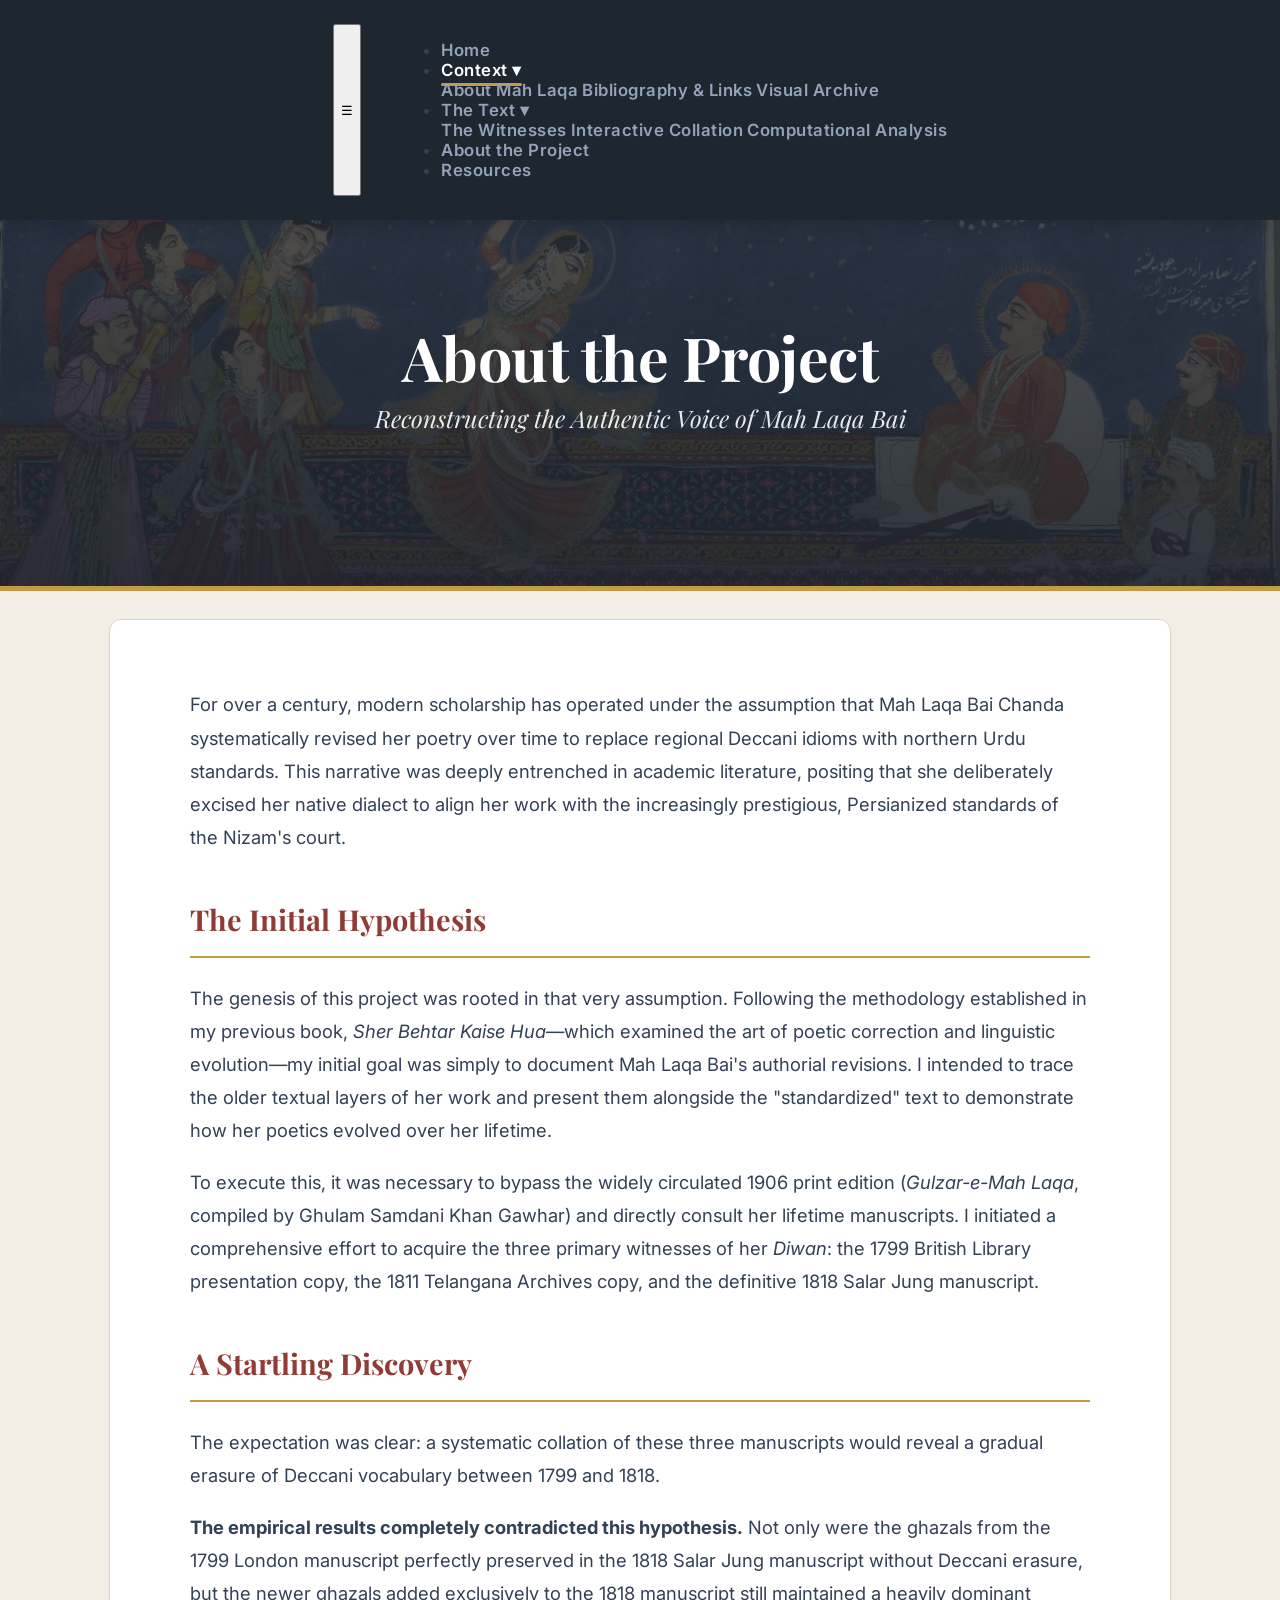
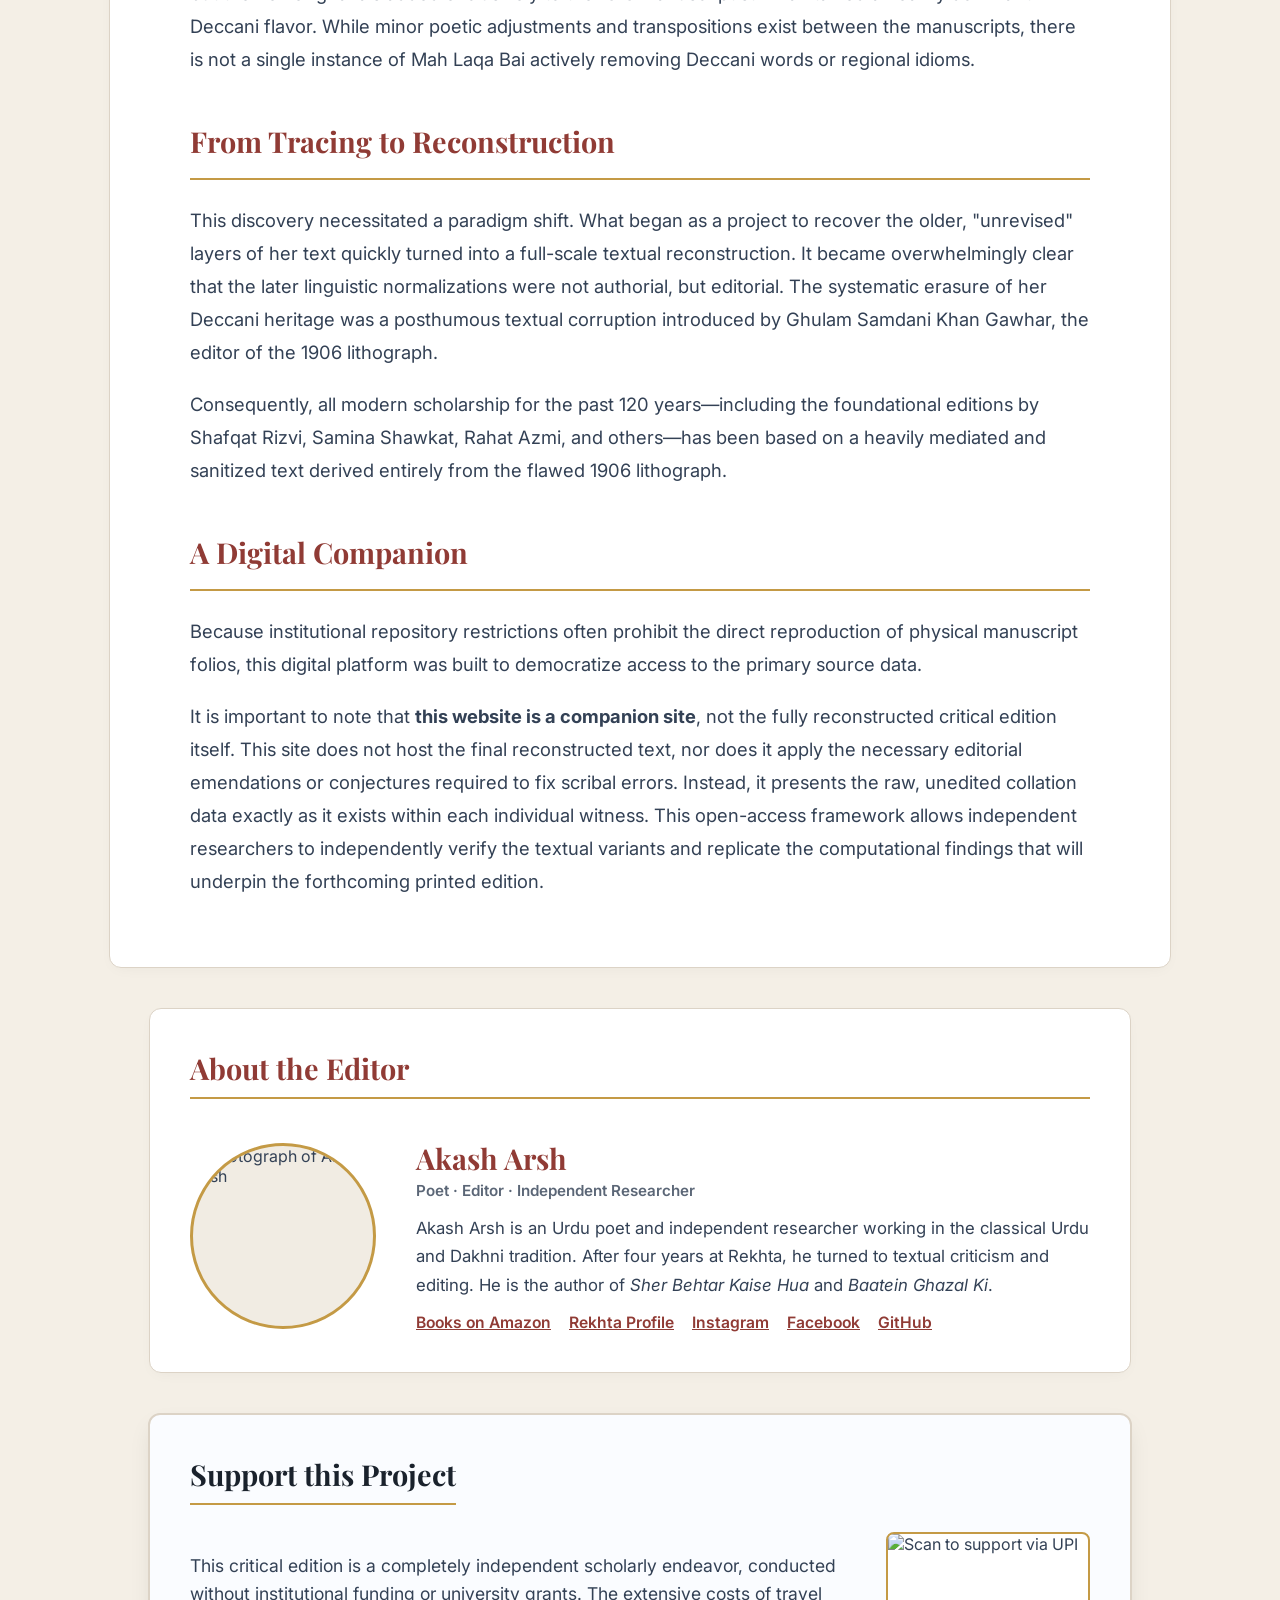
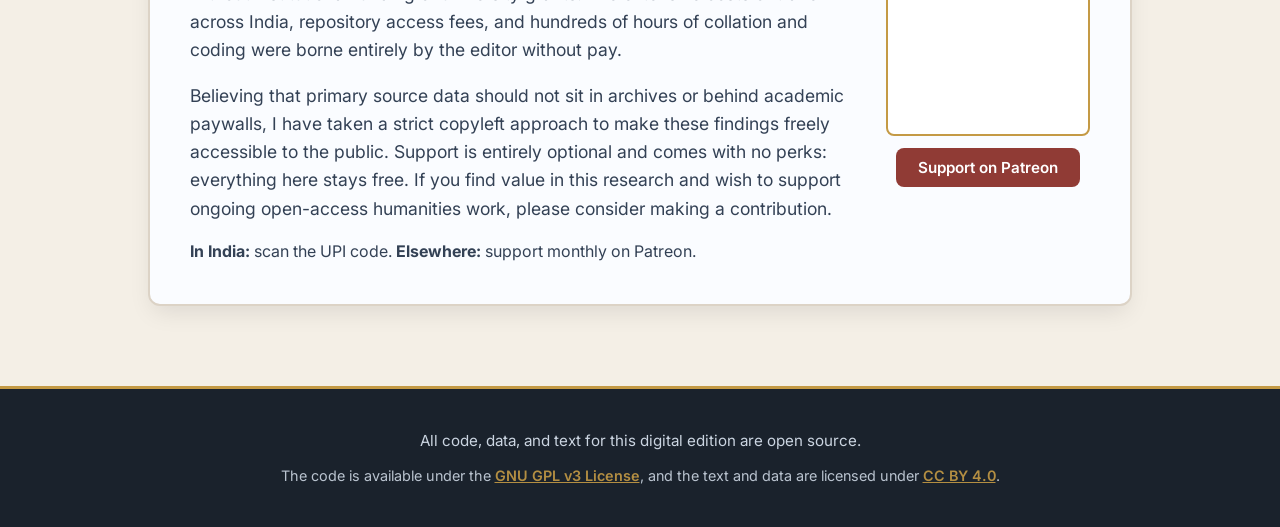
==== about-project.html @ 056062d1 "about-update" ====
<!DOCTYPE html>
<html lang="en">
<head>
    <meta charset="UTF-8">
    <meta name="viewport" content="width=device-width, initial-scale=1.0">
    <title>About the Project - A Critical Edition</title>
    <link rel="preconnect" href="https://fonts.googleapis.com">
    <link rel="preconnect" href="https://fonts.gstatic.com" crossorigin>
    <link href="https://fonts.googleapis.com/css2?family=Inter:wght@400;600;700&family=Playfair+Display:wght@600;700&family=Noto+Nastaliq+Urdu:wght@400;700&display=swap" rel="stylesheet">
    <link rel="stylesheet" href="style.css">
    <style>
        .reading-pane {
            background: white;
            padding: 50px 80px;
            border-radius: 12px;
            box-shadow: 0 4px 15px -5px rgba(0,0,0,0.05);
            border: 1px solid var(--border);
            max-width: 900px;
            margin: -20px auto 40px auto;
            font-size: 1.15rem;
            line-height: 1.8;
            color: var(--secondary);
            position: relative;
            z-index: 10;
        }
        .reading-pane h2 {
            color: #903b35;
            font-family: 'Playfair Display', serif;
            border-bottom: 2px solid var(--accent);
            padding-bottom: 10px;
            margin-top: 40px;
            font-size: 1.8rem;
        }

        /* EDITOR CARD */
        .editor-card {
            display: flex;
            align-items: center;
            gap: 40px;
            background: white;
            padding: 40px;
            border-radius: 12px;
            border: 1px solid var(--border);
            box-shadow: 0 4px 15px -5px rgba(0,0,0,0.05);
            max-width: 900px;
            margin: 0 auto 40px auto;
        }
        .editor-card { flex-wrap: wrap; }
        .editor-heading {
            flex: 0 0 100%;
            margin: 0;
            padding-bottom: 10px;
            border-bottom: 2px solid var(--accent);
            font-family: 'Playfair Display', serif;
            font-size: 1.8rem;
            color: #903b35;
        }
        .editor-photo {
            width: 180px;
            height: 180px;
            border-radius: 50%;
            object-fit: cover;
            border: 3px solid var(--accent);
            background: #f1ece3;
            flex-shrink: 0;
        }
        .editor-card h3 {
            margin: 0 0 4px 0;
            font-family: 'Playfair Display', serif;
            font-size: 1.8rem;
            color: #903b35;
        }
        .editor-card .editor-role {
            margin: 0 0 14px 0;
            font-size: 0.95rem;
            font-weight: 600;
            color: var(--secondary);
            opacity: 0.8;
        }
        .editor-card p.editor-bio {
            margin: 0 0 14px 0;
            font-size: 1.05rem;
            line-height: 1.7;
            color: var(--secondary);
        }
        .editor-links {
            display: flex;
            flex-wrap: wrap;
            gap: 8px 18px;
            font-size: 0.98rem;
            font-weight: 600;
        }
        .editor-links a {
            color: #903b35;
            text-decoration: underline;
        }

        .support-card {
            display: flex;
            align-items: center;
            justify-content: space-between;
            gap: 40px;
            background: #FAFCFF; /* Slight blue/grey tint to stand out */
            padding: 40px;
            border-radius: 12px;
            border: 2px solid var(--border);
            box-shadow: 0 10px 25px -5px rgba(0,0,0,0.1);
            max-width: 900px;
            margin: 0 auto 60px auto;
        }
        .support-qr {
            display: flex;
            flex-direction: column;
            align-items: center;
            gap: 12px;
            flex-shrink: 0;
        }
        .qr-image {
            width: 200px;
            height: 200px;
            border-radius: 8px;
            object-fit: contain;
            border: 2px solid var(--accent);
            background: white;
            flex-shrink: 0;
        }
        .upi-label {
            margin: 0;
            font-size: 0.9rem;
            font-weight: 600;
            color: var(--secondary);
            text-align: center;
        }
        .patreon-btn {
            display: inline-block;
            padding: 10px 22px;
            border-radius: 8px;
            background: #903b35;
            color: #ffffff;
            font-weight: 600;
            font-size: 0.95rem;
            text-decoration: none;
        }
        .patreon-btn:hover { opacity: 0.9; }
        @media screen and (max-width: 850px) {
            .reading-pane { padding: 30px 20px; margin: -20px 10px 20px 10px; }
            .editor-card { flex-direction: column; text-align: center; padding: 30px 20px; margin: 0 10px 30px 10px; }
            .editor-links { justify-content: center; }
            .support-card { flex-direction: column-reverse; text-align: center; padding: 30px 20px; margin: 0 10px 40px 10px; }
        }
    </style>
</head>
<body>

    <!-- NAVIGATION -->
    <nav class="site-nav">
        <button class="menu-toggle" id="mobile-menu" aria-label="Toggle navigation">
            ☰
        </button>
        
        <ul class="nav-links" id="nav-links">
            <li><a href="index.html">Home</a></li>
            
            <li class="dropdown">
                <a href="#" class="dropbtn active" style="color: #ffffff;">Context ▾</a>
                <div class="dropdown-content">
                    <a href="about.html">About Mah Laqa</a>
                    <a href="bibliography.html">Bibliography & Links</a>
                    <a href="gallery.html">Visual Archive</a>
                </div>
            </li>

            <li class="dropdown">
                <a href="#" class="dropbtn">The Text ▾</a>
                <div class="dropdown-content">
                    <a href="sources.html">The Witnesses</a>
                    <a href="view.html">Interactive Collation</a>
                    <a href="analysis.html">Computational Analysis</a>
                </div>
            </li>
            <li><a href="about-project.html">About the Project</a></li>
            <li><a href="downloads.html">Resources</a></li>
        </ul>
    </nav>

    <!-- HERO SECTION -->
    <div class="hero" style="padding: 6rem 1rem 8rem 1rem;">
        <h1 style="font-family: 'Playfair Display', serif; font-size: 3.8rem; margin-bottom: 5px;">About the Project</h1>
        <p style="font-family: 'Playfair Display', serif; font-size: 1.5rem; margin-top: 0; font-style: italic; opacity: 0.9;">Reconstructing the Authentic Voice of Mah Laqa Bai</p>
    </div>

    <!-- CONTENT -->
    <div class="container">
        <div class="reading-pane">
            
            <p>For over a century, modern scholarship has operated under the assumption that Mah Laqa Bai Chanda systematically revised her poetry over time to replace regional Deccani idioms with northern Urdu standards. This narrative was deeply entrenched in academic literature, positing that she deliberately excised her native dialect to align her work with the increasingly prestigious, Persianized standards of the Nizam's court.</p>

            <h2>The Initial Hypothesis</h2>
            <p>The genesis of this project was rooted in that very assumption. Following the methodology established in my previous book, <em>Sher Behtar Kaise Hua</em>—which examined the art of poetic correction and linguistic evolution—my initial goal was simply to document Mah Laqa Bai's authorial revisions. I intended to trace the older textual layers of her work and present them alongside the "standardized" text to demonstrate how her poetics evolved over her lifetime.</p>
            <p>To execute this, it was necessary to bypass the widely circulated 1906 print edition (<em>Gulzar-e-Mah Laqa</em>, compiled by Ghulam Samdani Khan Gawhar) and directly consult her lifetime manuscripts. I initiated a comprehensive effort to acquire the three primary witnesses of her <em>Diwan</em>: the 1799 British Library presentation copy, the 1811 Telangana Archives copy, and the definitive 1818 Salar Jung manuscript.</p>

            <h2>A Startling Discovery</h2>
            <p>The expectation was clear: a systematic collation of these three manuscripts would reveal a gradual erasure of Deccani vocabulary between 1799 and 1818. </p>
            <p><strong>The empirical results completely contradicted this hypothesis.</strong> Not only were the ghazals from the 1799 London manuscript perfectly preserved in the 1818 Salar Jung manuscript without Deccani erasure, but the newer ghazals added exclusively to the 1818 manuscript still maintained a heavily dominant Deccani flavor. While minor poetic adjustments and transpositions exist between the manuscripts, there is not a single instance of Mah Laqa Bai actively removing Deccani words or regional idioms.</p>

            <h2>From Tracing to Reconstruction</h2>
            <p>This discovery necessitated a paradigm shift. What began as a project to recover the older, "unrevised" layers of her text quickly turned into a full-scale textual reconstruction. It became overwhelmingly clear that the later linguistic normalizations were not authorial, but editorial. The systematic erasure of her Deccani heritage was a posthumous textual corruption introduced by Ghulam Samdani Khan Gawhar, the editor of the 1906 lithograph.</p>
            <p>Consequently, all modern scholarship for the past 120 years—including the foundational editions by Shafqat Rizvi, Samina Shawkat, Rahat Azmi, and others—has been based on a heavily mediated and sanitized text derived entirely from the flawed 1906 lithograph.</p>

            <h2>A Digital Companion</h2>
            <p>Because institutional repository restrictions often prohibit the direct reproduction of physical manuscript folios, this digital platform was built to democratize access to the primary source data. </p>
            <p>It is important to note that <strong>this website is a companion site</strong>, not the fully reconstructed critical edition itself. This site does not host the final reconstructed text, nor does it apply the necessary editorial emendations or conjectures required to fix scribal errors. Instead, it presents the raw, unedited collation data exactly as it exists within each individual witness. This open-access framework allows independent researchers to independently verify the textual variants and replicate the computational findings that will underpin the forthcoming printed edition.</p>
        </div>

        <!-- ABOUT THE EDITOR CARD -->
        <div class="editor-card">
            <h2 class="editor-heading">About the Editor</h2>
            <img src="editor-photo.png" alt="Photograph of Akash Arsh" class="editor-photo">
            <div style="flex: 1; min-width: 260px;">
                <h3>Akash Arsh</h3>
                <p class="editor-role">Poet · Editor · Independent Researcher</p>
                <p class="editor-bio">
                    Akash Arsh is an Urdu poet and independent researcher working in the classical Urdu and Dakhni tradition. After four years at Rekhta, he turned to textual criticism and editing. He is the author of <em>Sher Behtar Kaise Hua</em> and <em>Baatein Ghazal Ki</em>.
                </p>
                <div class="editor-links">
                    <a href="https://www.amazon.in/stores/Akash-Arsh/author/B0BWFLHFHQ" target="_blank" rel="noopener">Books on Amazon</a>
                    <a href="https://www.rekhta.org/poets/akash-arsh" target="_blank" rel="noopener">Rekhta Profile</a>
                    <a href="https://www.instagram.com/aakaash.arsh/" target="_blank" rel="noopener">Instagram</a>
                    <a href="https://www.facebook.com/aakaash.arsh/" target="_blank" rel="noopener">Facebook</a>
                    <a href="https://github.com/sudoarsh" target="_blank" rel="noopener">GitHub</a>
                </div>
            </div>
        </div>

        <!-- SUPPORT CARD (UPI QR + PATREON) -->
        <div class="support-card">
            <div>
                <h3 style="color: var(--primary); margin-top: 0; font-family: 'Playfair Display', serif; font-size: 1.8rem; border-bottom: 2px solid var(--accent); padding-bottom: 10px; display: inline-block;">Support this Project</h3>
                <p style="font-size: 1.1rem; line-height: 1.6; color: var(--secondary); margin-bottom: 15px;">
                    This critical edition is a completely independent scholarly endeavor, conducted without institutional funding or university grants. The extensive costs of travel across India, repository access fees, and hundreds of hours of collation and coding were borne entirely by the editor without pay.
                </p>
                <p style="font-size: 1.1rem; line-height: 1.6; color: var(--secondary); margin-bottom: 15px;">
                    Believing that primary source data should not sit in archives or behind academic paywalls, I have taken a strict copyleft approach to make these findings freely accessible to the public. Support is entirely optional and comes with no perks: everything here stays free. If you find value in this research and wish to support ongoing open-access humanities work, please consider making a contribution.
                </p>
                <p style="font-size: 1rem; line-height: 1.6; color: var(--secondary); margin-bottom: 0;">
                    <strong>In India:</strong> scan the UPI code. <strong>Elsewhere:</strong> support monthly on Patreon.
                </p>
            </div>
            <div class="support-qr">
                <img src="qr-code.png" alt="Scan to support via UPI" class="qr-image">
                <a href="https://www.patreon.com/c/AkashArsh" class="patreon-btn" target="_blank" rel="noopener">Support on Patreon</a>
            </div>
        </div>

    </div>

    <!-- FOOTER -->
    <footer style="margin-top: 80px; padding: 40px 20px; background-color: var(--primary); color: #cbd5e1; text-align: center; font-size: 0.95rem; border-top: 3px solid var(--accent); line-height: 1.6; font-family: 'Inter', sans-serif;">
        <div style="max-width: 1200px; margin: 0 auto;">
            <p style="margin: 0 0 10px 0;">All code, data, and text for this digital edition are open source.</p>
            <p style="margin: 0; font-size: 0.9rem; opacity: 0.9;">
                The code is available under the <a href="https://www.gnu.org/licenses/gpl-3.0.html" target="_blank" rel="noopener" style="color: var(--accent); text-decoration: underline; font-weight: 600;">GNU GPL v3 License</a>, and the text and data are licensed under <a href="https://creativecommons.org/licenses/by/4.0/" target="_blank" rel="noopener" style="color: var(--accent); text-decoration: underline; font-weight: 600;">CC BY 4.0</a>.
            </p>
        </div>
    </footer>

    <!-- MOBILE MENU SCRIPT -->
    <script>
        document.addEventListener("DOMContentLoaded", function() {
            const mobileMenuBtn = document.getElementById('mobile-menu');
            const navLinks = document.getElementById('nav-links');

            if (mobileMenuBtn && navLinks) {
                ['click', 'touchstart'].forEach(function(evt) {
                    mobileMenuBtn.addEventListener(evt, function(e) {
                        e.preventDefault(); 
                        navLinks.classList.toggle('show');
                    }, { passive: false });
                });
            }
        });
    </script>
</body>
</html>
---- style.css ----
/* =========================================
   BASE STYLING & REFINED PALETTE
   ========================================= */
:root {
    /* Refined Primary: Deep Midnight Charcoal (Premium & Modern) */
    --primary: #1A222C;      
    --secondary: #334155;    /* Slate Grey for body text */
    --bg-color: #F4EFE6;     /* Terrace Cream/Parchment */
    --surface: #ffffff;      /* Pure white for table/cards */
    --border: #DCD3C6;       /* Warm Stone borders */
    --accent: #C49A45;       /* Mustard Gold (from Chanda's dupatta) */
}

body {
    font-family: 'Inter', -apple-system, BlinkMacSystemFont, sans-serif;
    margin: 0;
    padding: 0;
    background-color: var(--bg-color);
    color: var(--secondary);
    -webkit-font-smoothing: antialiased;
}

/* =========================================
   MODERN THICK NAVIGATION BAR
   ========================================= */
nav {
    background-color: rgba(26, 34, 44, 0.98); 
    backdrop-filter: blur(12px);
    padding: 1.5rem 2rem; 
    position: sticky;
    top: 0;
    z-index: 100;
    display: flex;
    justify-content: center;
    gap: 2.5rem; 
    box-shadow: 0 4px 20px rgba(0,0,0,0.15);
}

nav a {
    color: #94A3B8; 
    text-decoration: none;
    font-size: 1.05rem;
    font-weight: 600;
    letter-spacing: 0.5px;
    padding-bottom: 6px;
    position: relative;
    transition: color 0.3s ease;
}

/* Hover and Active State Text Color */
nav a:hover, 
nav a.active { 
    color: #ffffff; 
}

/* The Animated Gold Underline */
nav a::after {
    content: '';
    position: absolute;
    width: 0;
    height: 3px;
    bottom: 0;
    left: 0;
    background-color: var(--accent);
    transition: width 0.3s cubic-bezier(0.4, 0, 0.2, 1);
    border-radius: 2px;
}

/* Trigger the underline on hover or if it has the .active class */
nav a:hover::after,
nav a.active::after {
    width: 100%;
}

/* =========================================
   HERO (Miniature Background)
   ========================================= */
.hero {
    background: linear-gradient(rgba(26, 34, 44, 0.75), rgba(26, 34, 44, 0.9)), url('header.jpg');
    background-size: cover;
    background-position: center 20%;
    color: white;
    text-align: center;
    padding: 5rem 1rem;
    margin-bottom: 3rem;
    border-bottom: 5px solid var(--accent); 
}

.hero h1 { margin: 0; font-size: 3.2rem; font-weight: 700; letter-spacing: -0.5px; }
.hero p { margin-top: 12px; font-size: 1.2rem; font-weight: 400; opacity: 0.9; }

/* =========================================
   MODERN APP CONTROLS 
   ========================================= */
.container {
    max-width: 1400px;
    margin: 0 auto 4rem auto;
    padding: 0 20px;
}

.controls {
    background: var(--surface);
    padding: 20px 30px;
    border-radius: 12px;
    box-shadow: 0 4px 6px -1px rgba(0, 0, 0, 0.05);
    margin-bottom: 25px;
    display: flex;
    justify-content: center;
    gap: 15px;
    align-items: center;
    border: 1px solid var(--border);
    flex-wrap: wrap;
}

.control-label { font-weight: 600; color: var(--primary); margin-right: 10px; }

/* Styled Checkbox "Pills" */
.controls label {
    display: flex;
    align-items: center;
    padding: 8px 16px;
    background-color: var(--bg-color);
    border: 1px solid var(--border);
    border-radius: 30px;
    cursor: pointer;
    font-size: 0.95rem;
    font-weight: 600;
    color: var(--secondary);
    transition: all 0.2s ease;
    user-select: none;
}

.controls label:hover { background-color: #fbebc8; border-color: var(--accent); }

.controls input[type="checkbox"] {
    accent-color: var(--accent);
    width: 16px;
    height: 16px;
    margin-right: 8px;
    cursor: pointer;
}

/* =========================================
   SLEEK DATA TABLE 
   ========================================= */
.table-wrapper {
    overflow-x: auto;
    background: var(--surface);
    border-radius: 12px;
    box-shadow: 0 10px 25px -5px rgba(0, 0, 0, 0.05);
    border: 1px solid var(--border);
}

table {
    width: 100%;
    border-collapse: separate;
    border-spacing: 0;
}

th {
    background-color: var(--primary); 
    color: #f8fafc;
    font-size: 1rem;
    font-weight: 600;
    padding: 20px;
    text-align: center;
    position: sticky;
    top: 65px;
    z-index: 10;
    letter-spacing: 0.5px;
}

td {
    padding: 20px 24px;
    border-bottom: 1px solid var(--border);
    vertical-align: middle;
}

tr:last-child td { border-bottom: none; }
tr:hover td { background-color: #FAFCFF; } 

.id-col {
    text-align: center;
    color: #64748b;
    font-family: monospace;
    font-size: 1.1rem;
    font-weight: 600;
}

/* =========================================
   PROPER NASTALIQ TYPOGRAPHY & DIFFS
   ========================================= */
.urdu-text {
    font-family: 'Noto Nastaliq Urdu', serif; 
    font-size: 24px;
    line-height: 2.8;
    text-align: right;
    direction: rtl;
    white-space: nowrap; 
    min-width: 250px;
}

span.diff {
    padding: 2px 8px;
    border-radius: 6px;
    font-weight: 700;
}

/* Diff Colors mapped to the painting's pigments */
span.diff-anchor { background-color: #E2EFE5; color: #275734; } /* Forest Green (Seated Musician) */
span.diff-gm { background-color: #FADEDE; color: #962828; }     /* Crimson (Carpet/GM Corruption) */
span.diff-var1 { background-color: #FBEBC8; color: #8A611C; }   /* Mustard Gold (Dupatta) */
span.diff-var2 { background-color: #DBE6FE; color: #1A2B56; }   /* Lapis Blue (Night Sky) */
span.diff-var3 { background-color: #F9E1E8; color: #832247; }   /* Magenta/Pink (Standing Musician) */

.hide-col { display: none; }
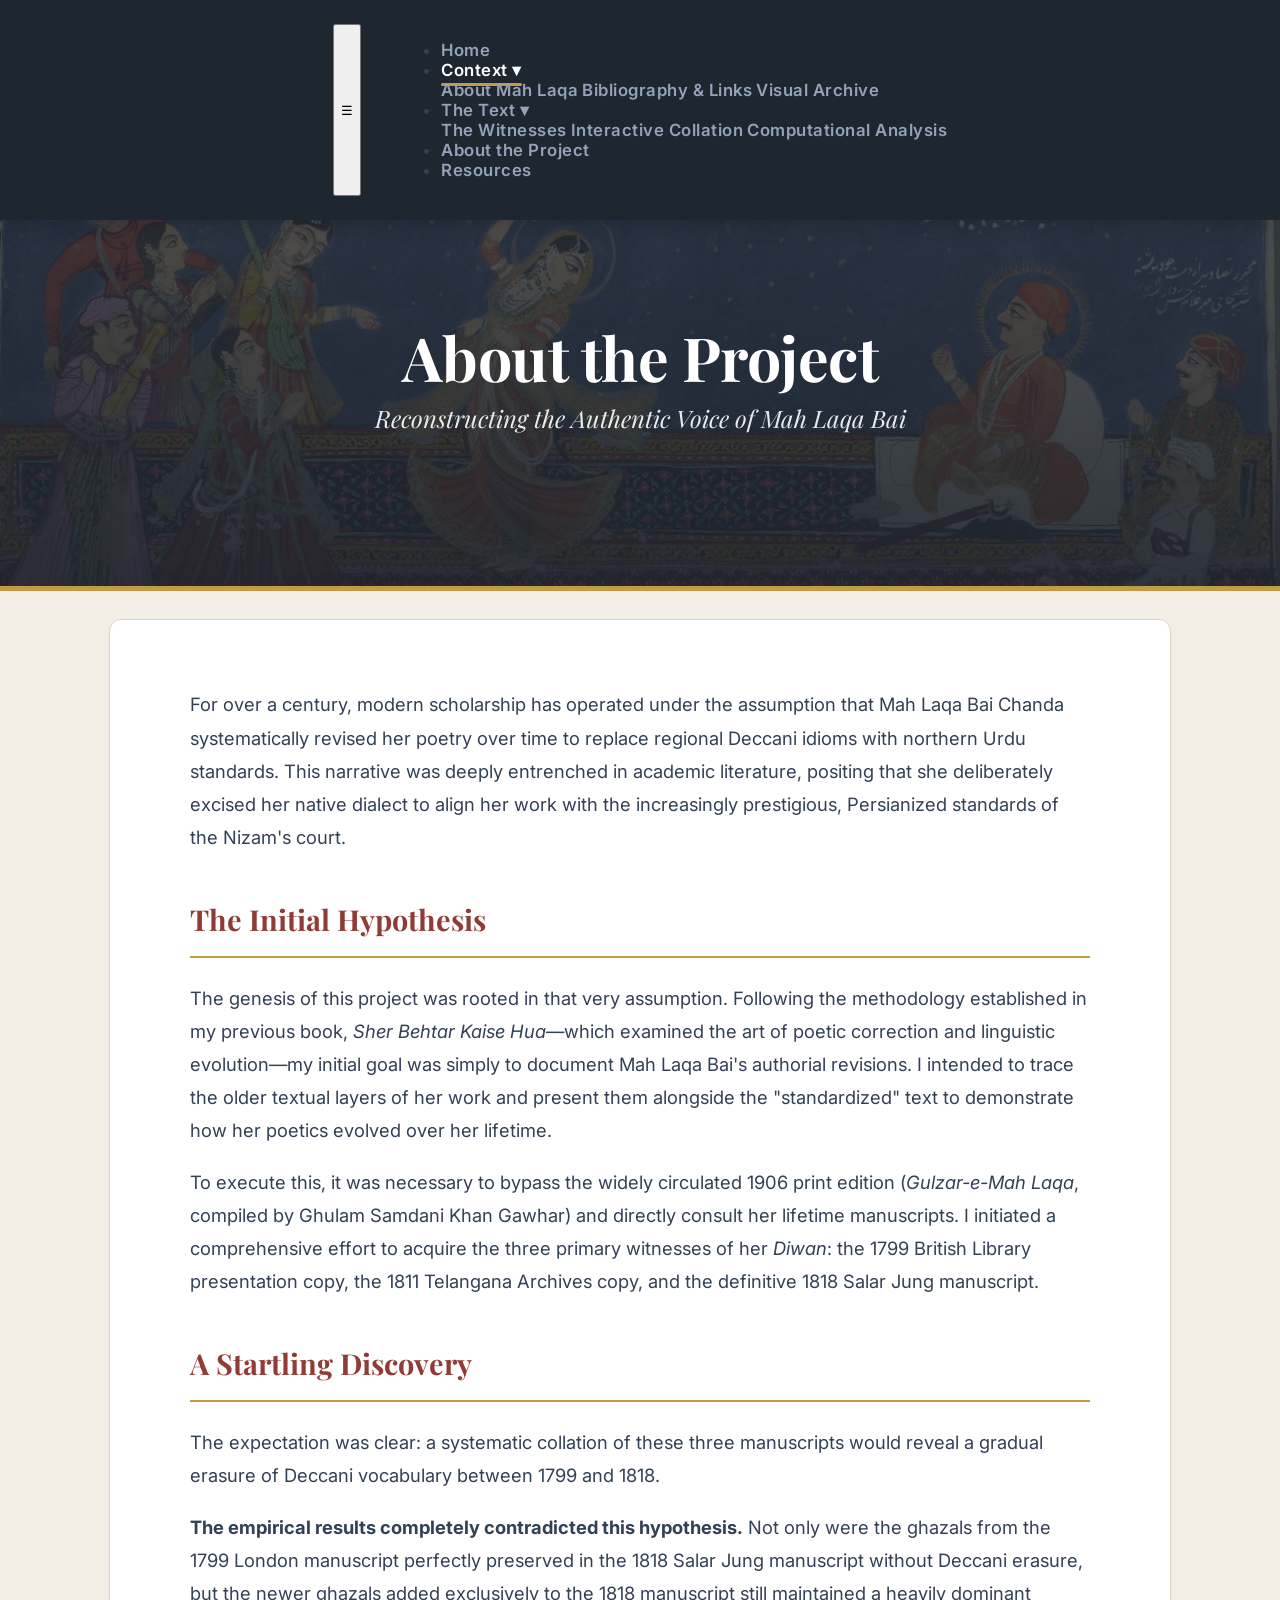
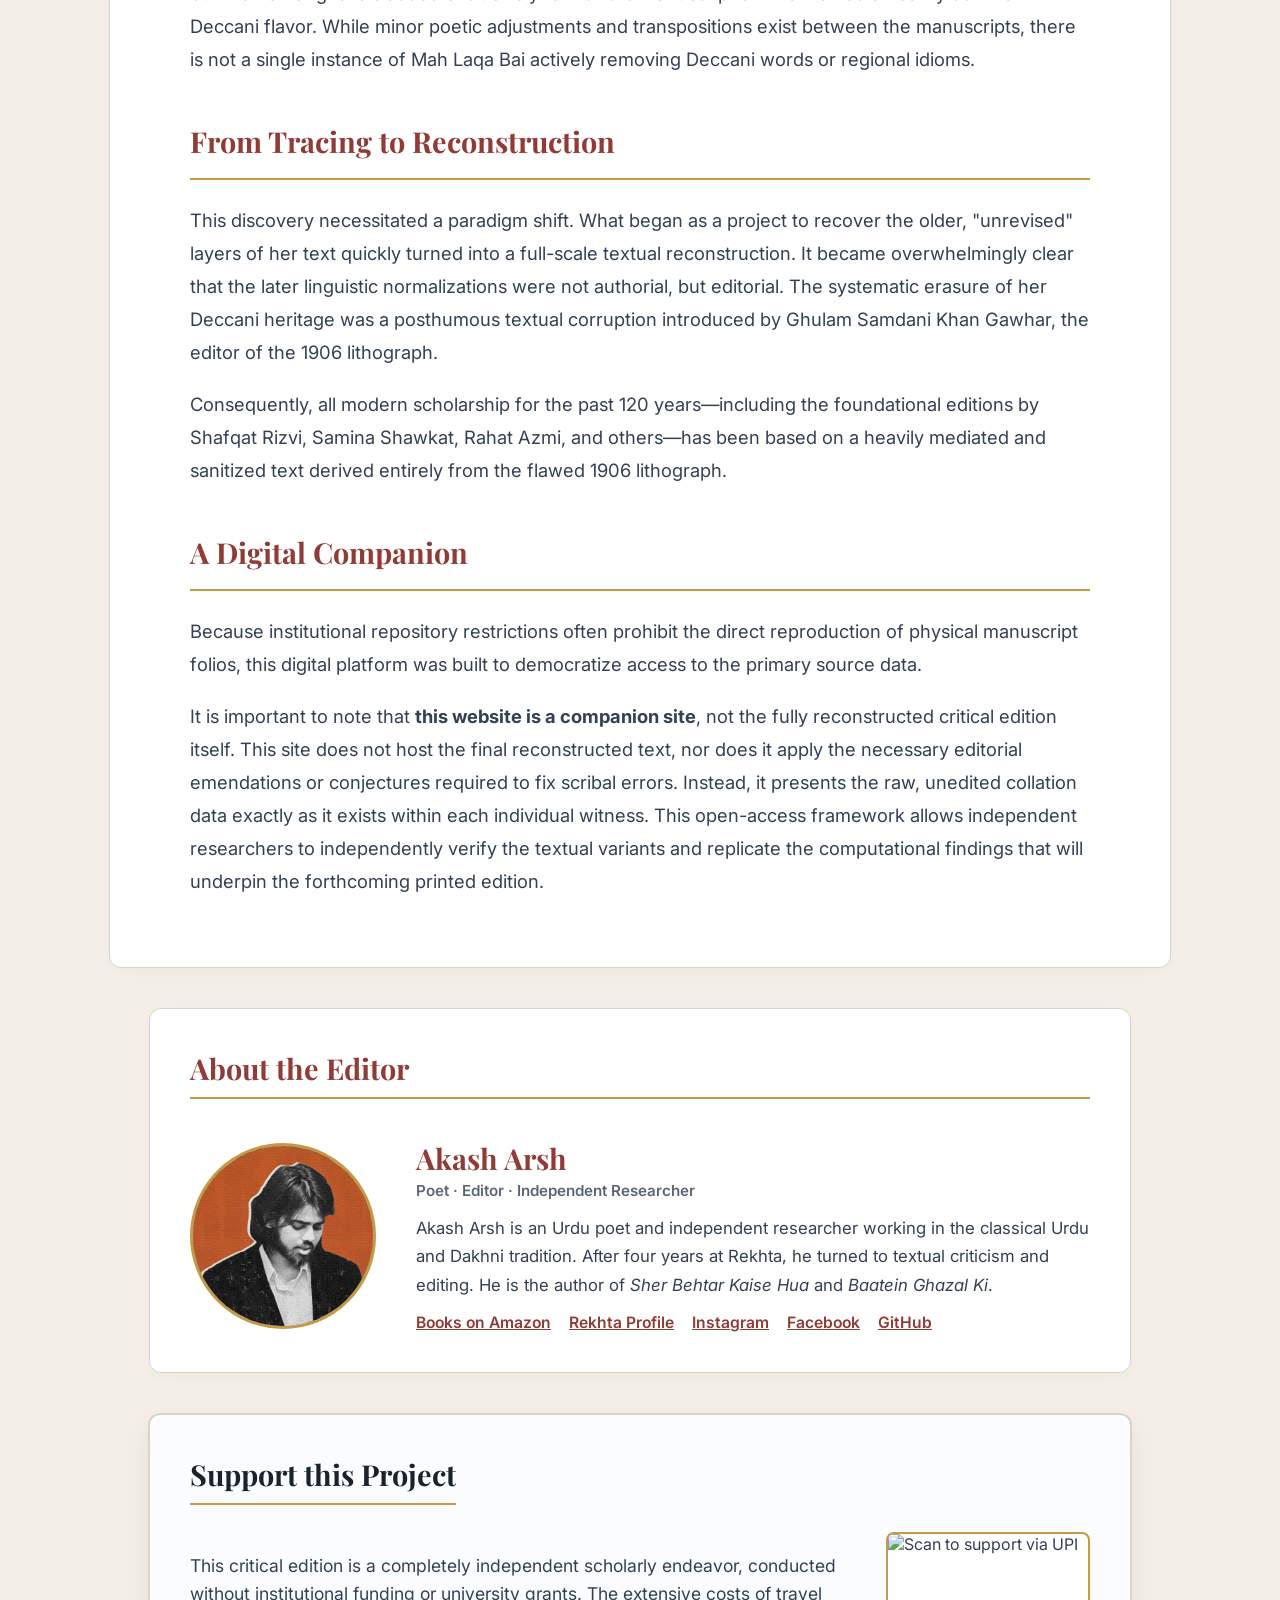
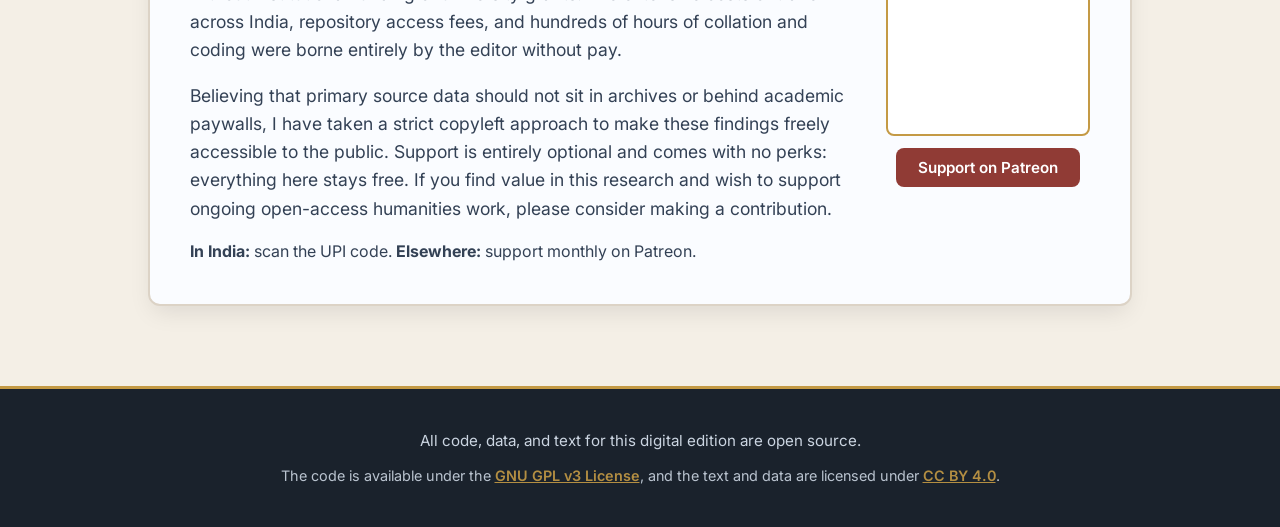
==== commit d61f443f: "minor image fix" ====
--- a/about-project.html
+++ b/about-project.html
@@ -215,7 +215,7 @@
         <!-- ABOUT THE EDITOR CARD -->
         <div class="editor-card">
             <h2 class="editor-heading">About the Editor</h2>
-            <img src="editor-photo.png" alt="Photograph of Akash Arsh" class="editor-photo">
+            <img src="editor-photo.jpg" alt="Photograph of Akash Arsh" class="editor-photo">
             <div style="flex: 1; min-width: 260px;">
                 <h3>Akash Arsh</h3>
                 <p class="editor-role">Poet · Editor · Independent Researcher</p>
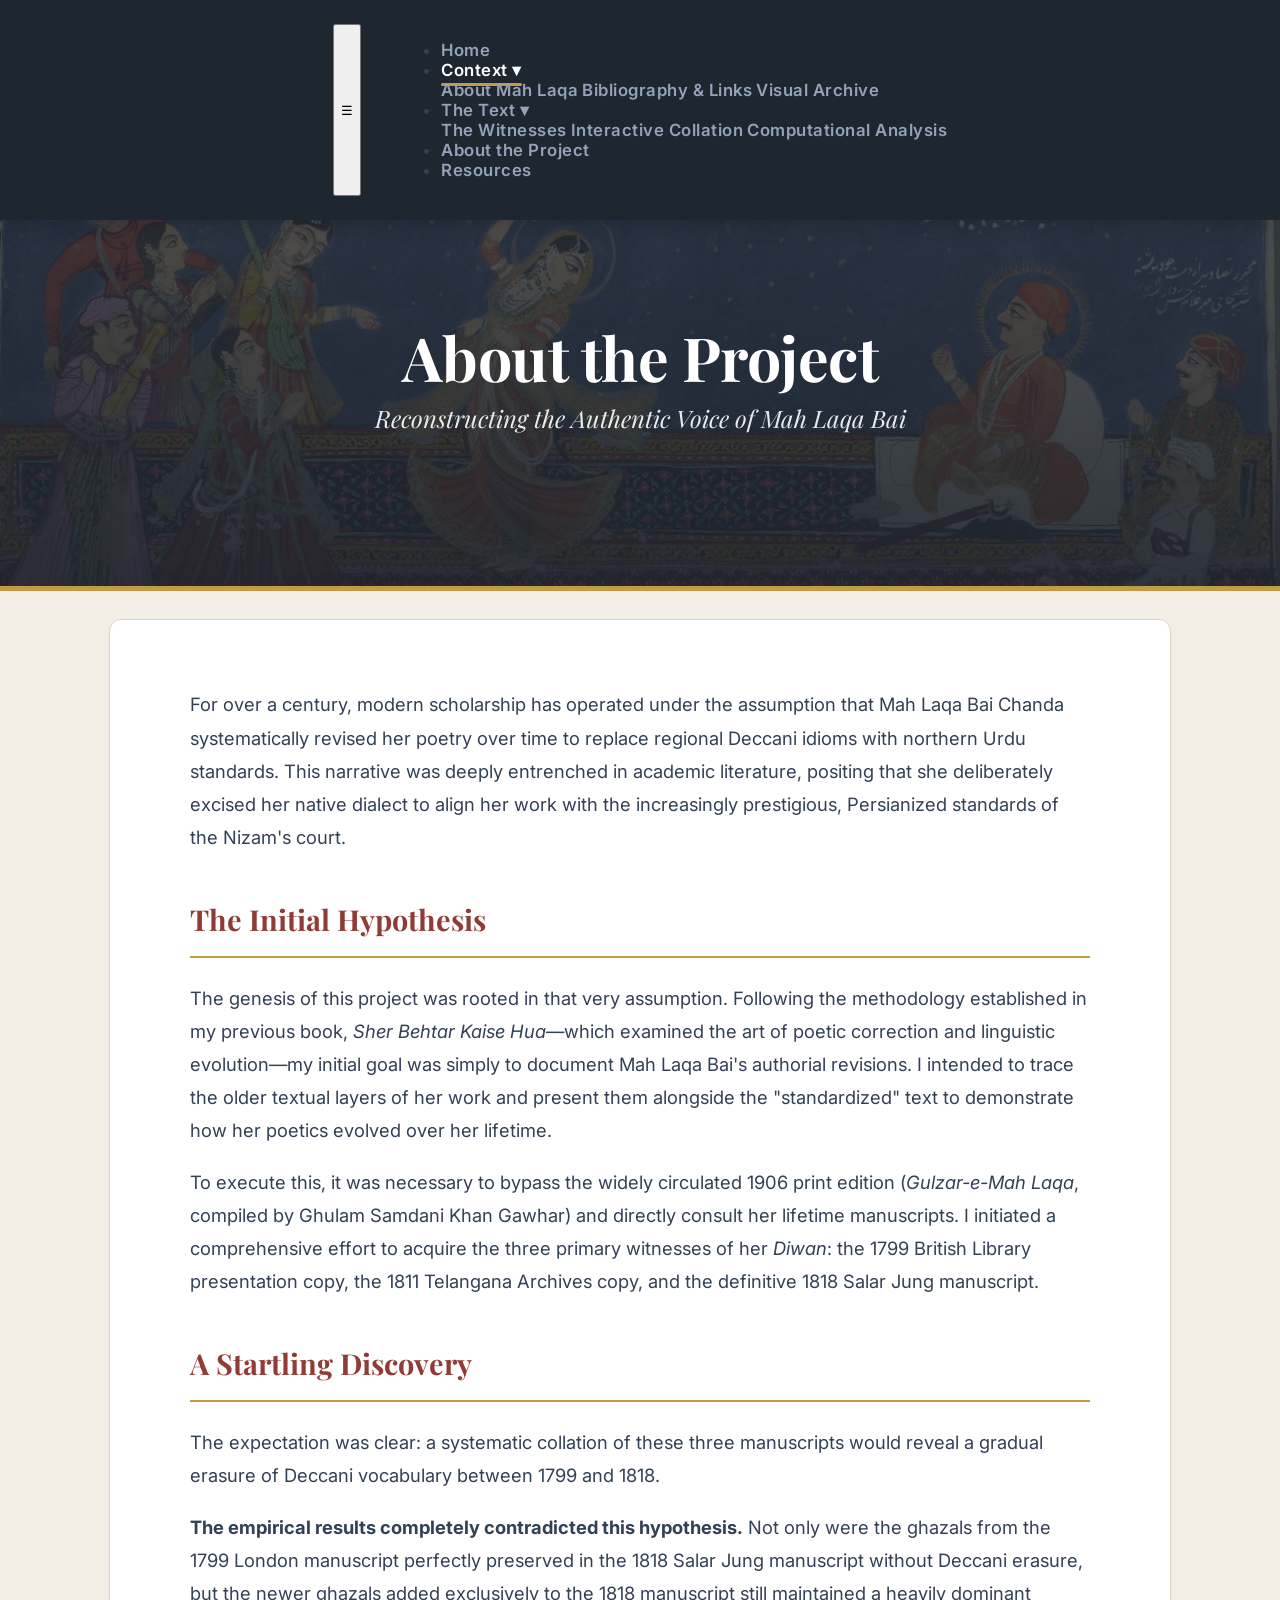
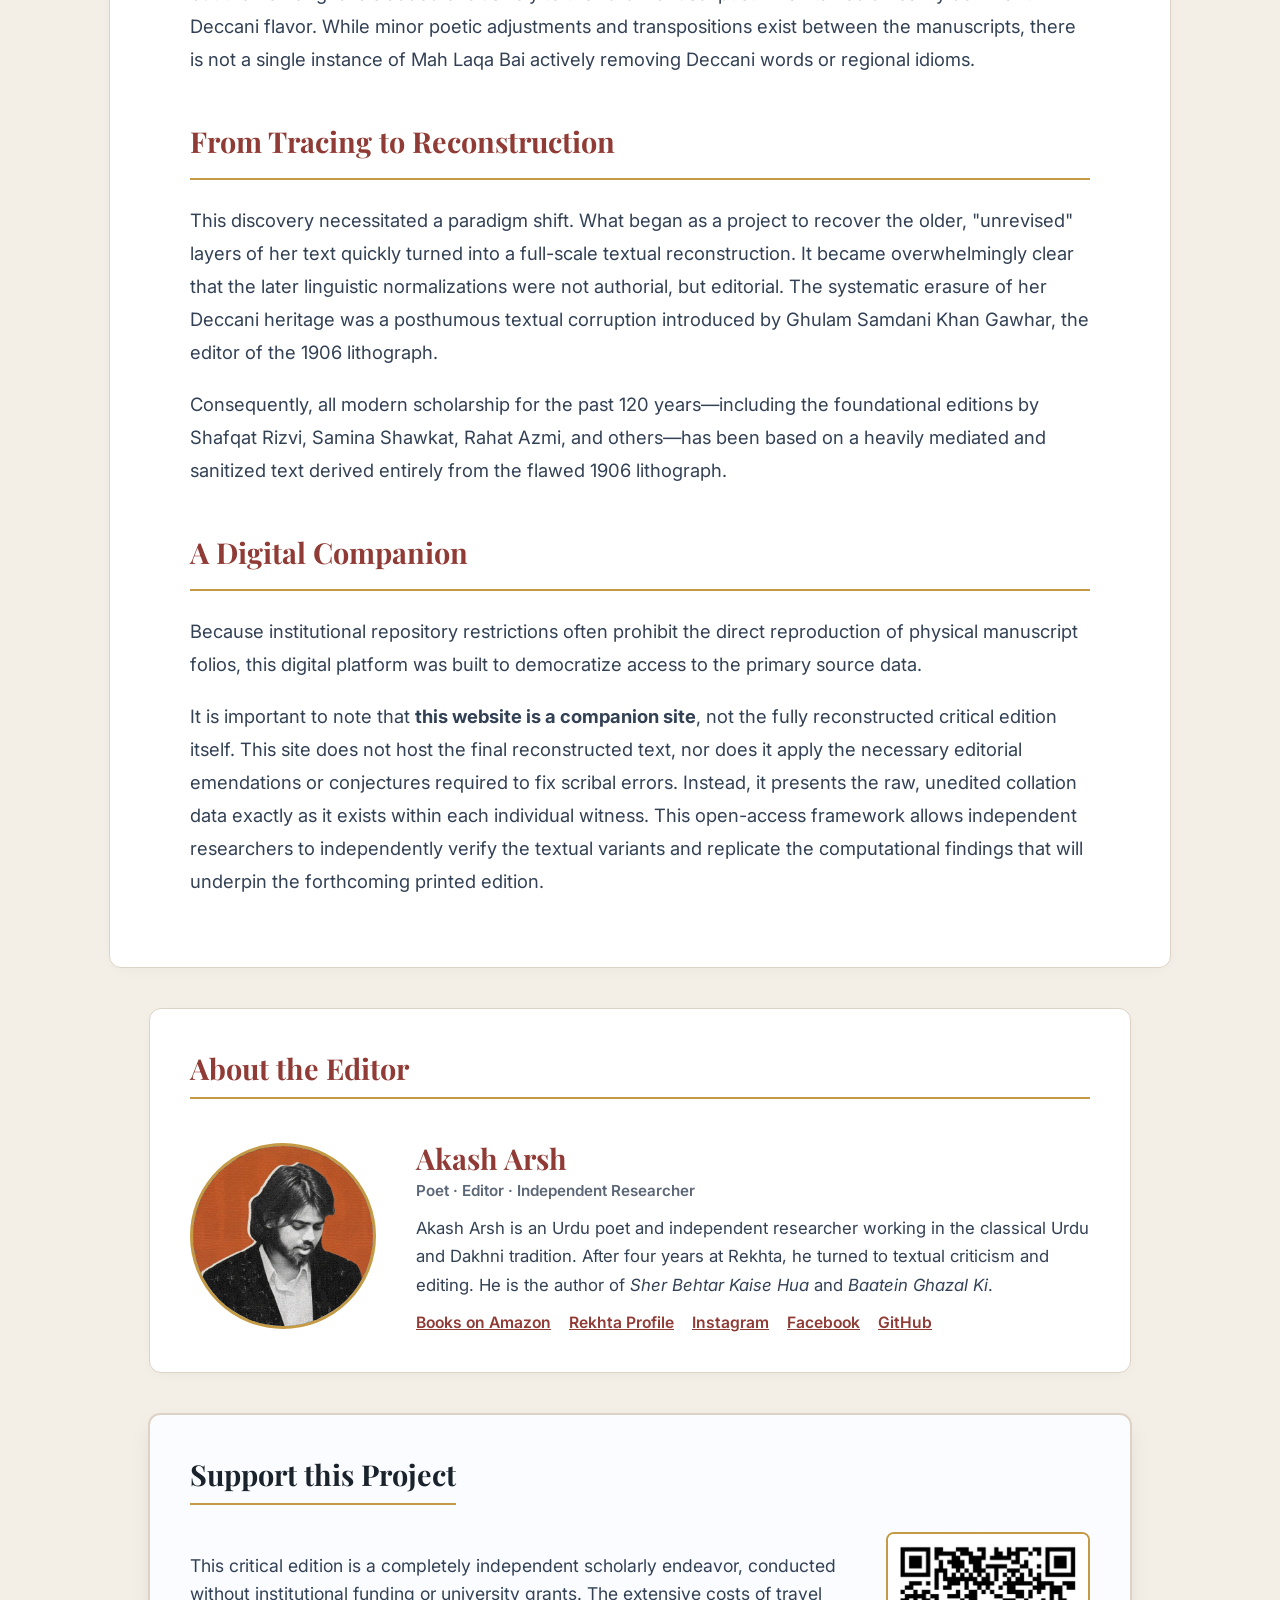
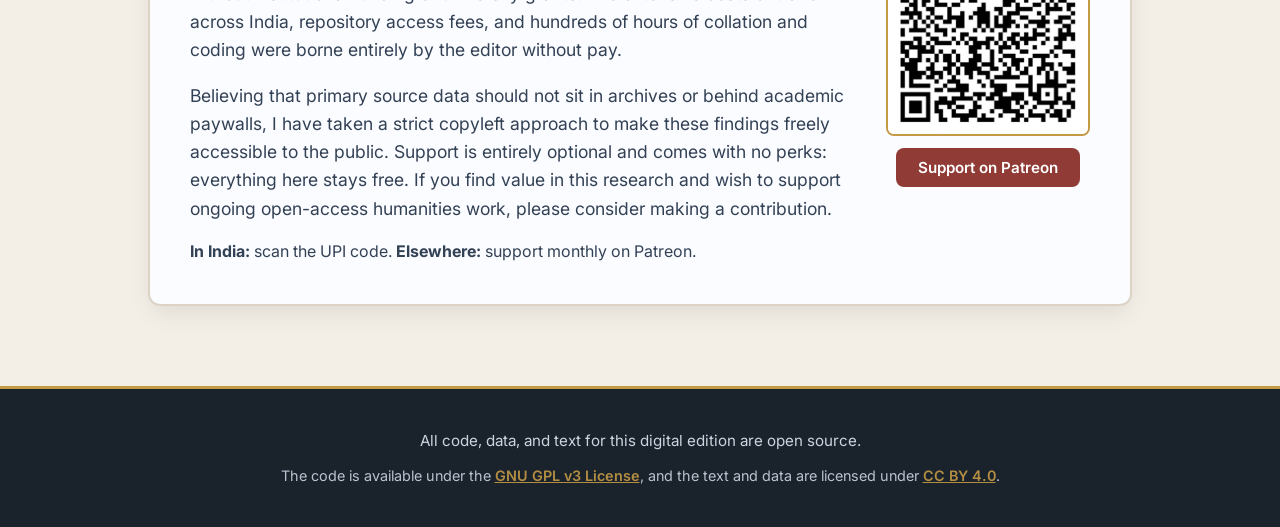
==== commit fb6410d4: "added qr for support payments" ====
--- a/about-project.html
+++ b/about-project.html
@@ -247,7 +247,7 @@
                 </p>
             </div>
             <div class="support-qr">
-                <img src="qr-code.png" alt="Scan to support via UPI" class="qr-image">
+                <img src="pmtqr.png" alt="Scan to support via UPI" class="qr-image">
                 <a href="https://www.patreon.com/c/AkashArsh" class="patreon-btn" target="_blank" rel="noopener">Support on Patreon</a>
             </div>
         </div>
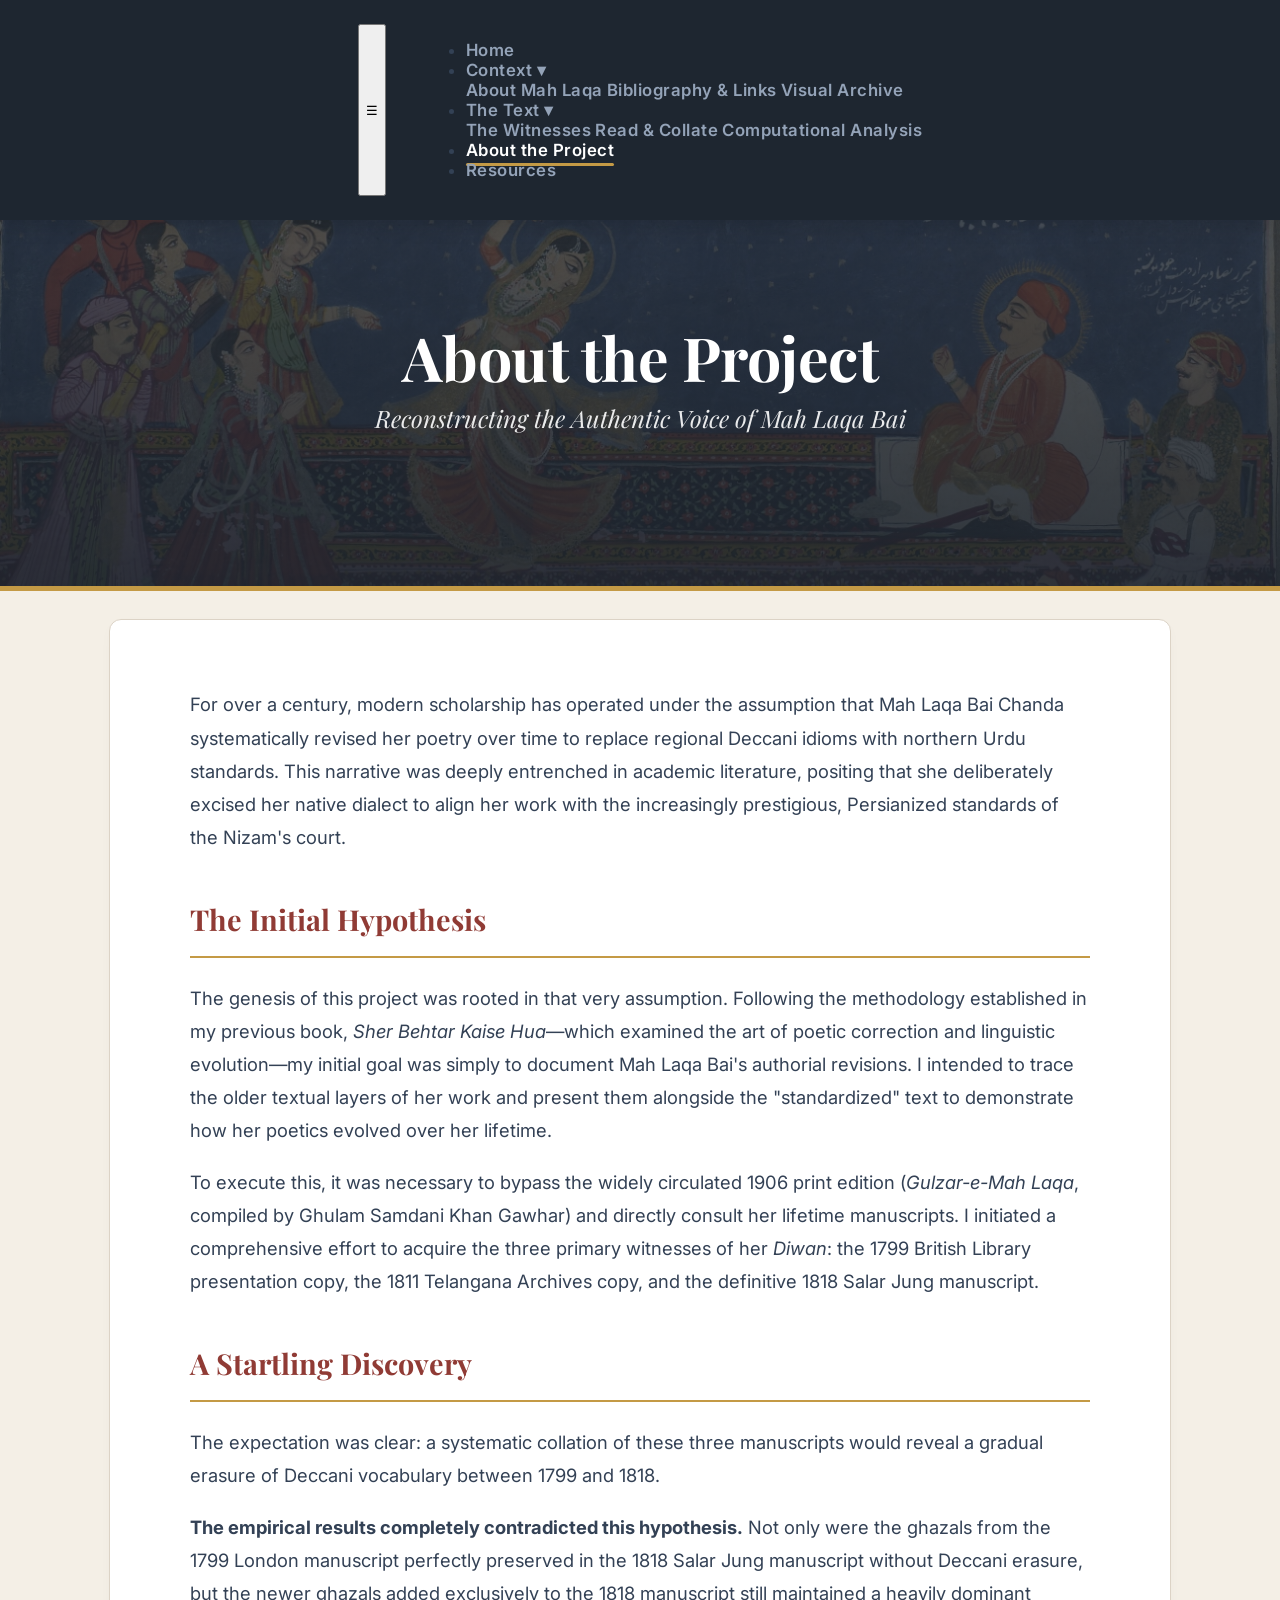
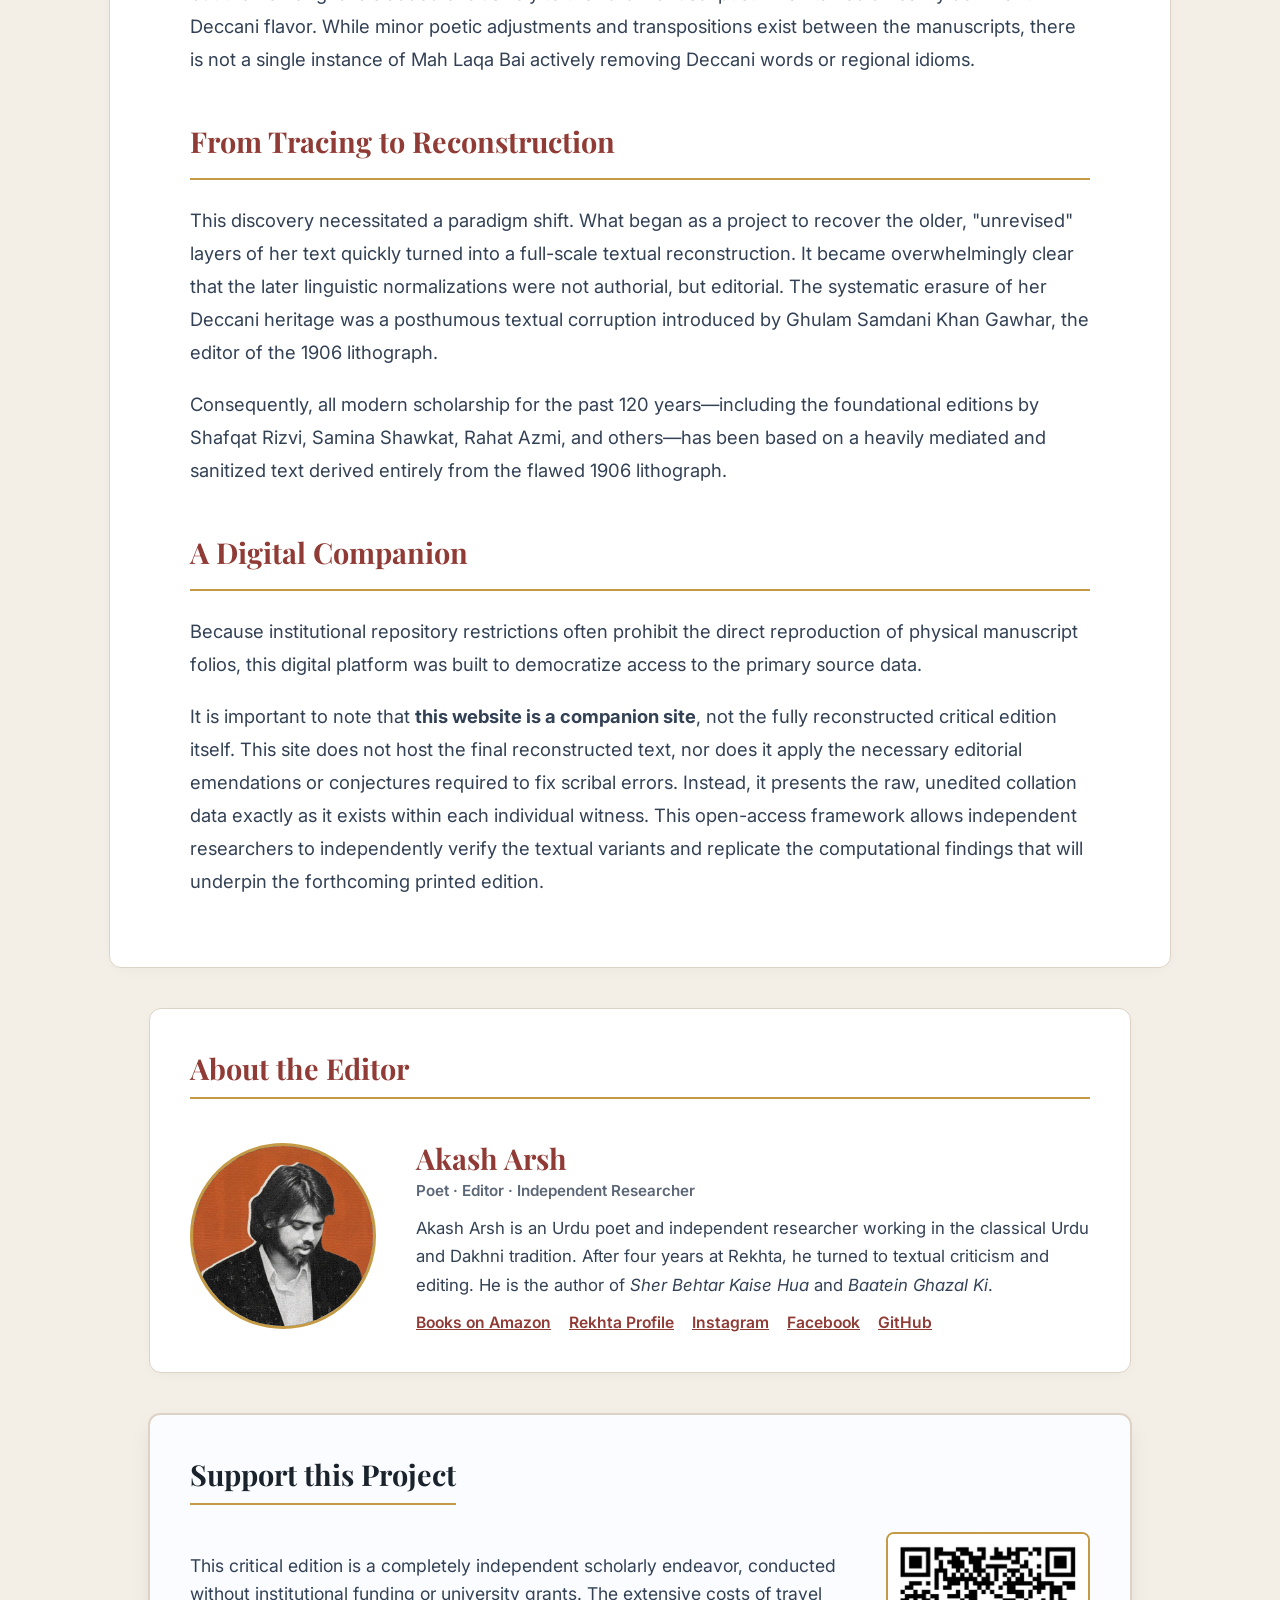
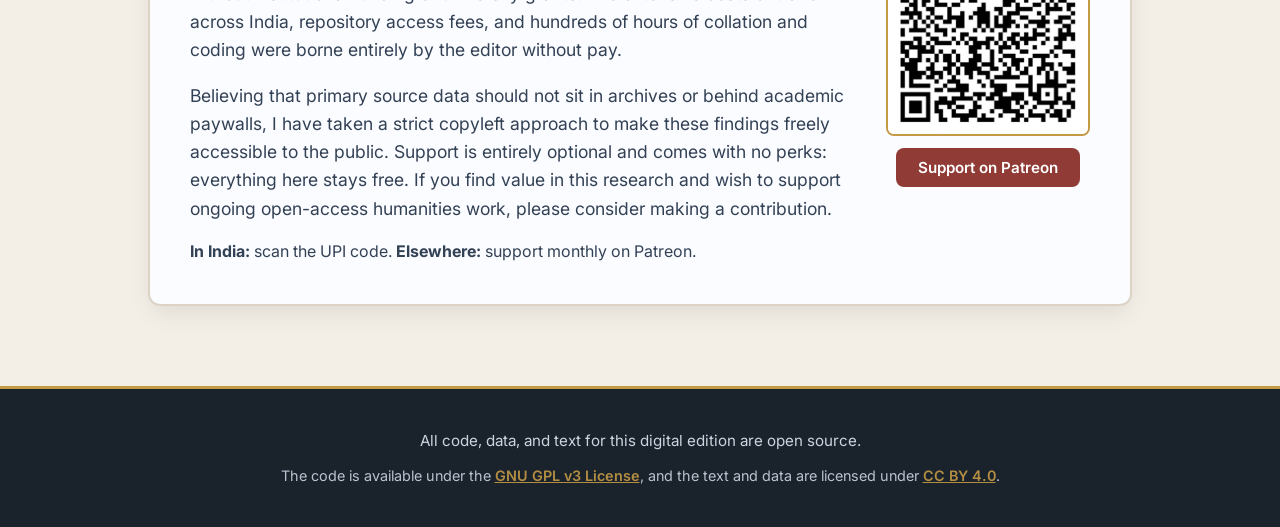
==== commit 717b1e31: "Refactor navigation structure by moving markup to nav.js for improved maintainability and responsive" ====
--- a/about-project.html
+++ b/about-project.html
@@ -153,35 +153,8 @@
 <body>
 
     <!-- NAVIGATION -->
-    <nav class="site-nav">
-        <button class="menu-toggle" id="mobile-menu" aria-label="Toggle navigation">
-            ☰
-        </button>
-        
-        <ul class="nav-links" id="nav-links">
-            <li><a href="index.html">Home</a></li>
-            
-            <li class="dropdown">
-                <a href="#" class="dropbtn active" style="color: #ffffff;">Context ▾</a>
-                <div class="dropdown-content">
-                    <a href="about.html">About Mah Laqa</a>
-                    <a href="bibliography.html">Bibliography & Links</a>
-                    <a href="gallery.html">Visual Archive</a>
-                </div>
-            </li>
-
-            <li class="dropdown">
-                <a href="#" class="dropbtn">The Text ▾</a>
-                <div class="dropdown-content">
-                    <a href="sources.html">The Witnesses</a>
-                    <a href="view.html">Interactive Collation</a>
-                    <a href="analysis.html">Computational Analysis</a>
-                </div>
-            </li>
-            <li><a href="about-project.html">About the Project</a></li>
-            <li><a href="downloads.html">Resources</a></li>
-        </ul>
-    </nav>
+    <div id="site-nav"></div>
+    <script src="nav.js"></script>
 
     <!-- HERO SECTION -->
     <div class="hero" style="padding: 6rem 1rem 8rem 1rem;">
@@ -215,7 +188,7 @@
         <!-- ABOUT THE EDITOR CARD -->
         <div class="editor-card">
             <h2 class="editor-heading">About the Editor</h2>
-            <img src="editor-photo.jpg" alt="Photograph of Akash Arsh" class="editor-photo">
+            <img src="images/editor-photo.jpg" alt="Photograph of Akash Arsh" class="editor-photo">
             <div style="flex: 1; min-width: 260px;">
                 <h3>Akash Arsh</h3>
                 <p class="editor-role">Poet · Editor · Independent Researcher</p>
@@ -247,7 +220,7 @@
                 </p>
             </div>
             <div class="support-qr">
-                <img src="pmtqr.png" alt="Scan to support via UPI" class="qr-image">
+                <img src="images/pmtqr.png" alt="Scan to support via UPI" class="qr-image">
                 <a href="https://www.patreon.com/c/AkashArsh" class="patreon-btn" target="_blank" rel="noopener">Support on Patreon</a>
             </div>
         </div>
@@ -264,21 +237,6 @@
         </div>
     </footer>
 
-    <!-- MOBILE MENU SCRIPT -->
-    <script>
-        document.addEventListener("DOMContentLoaded", function() {
-            const mobileMenuBtn = document.getElementById('mobile-menu');
-            const navLinks = document.getElementById('nav-links');
-
-            if (mobileMenuBtn && navLinks) {
-                ['click', 'touchstart'].forEach(function(evt) {
-                    mobileMenuBtn.addEventListener(evt, function(e) {
-                        e.preventDefault(); 
-                        navLinks.classList.toggle('show');
-                    }, { passive: false });
-                });
-            }
-        });
-    </script>
+
 </body>
 </html>
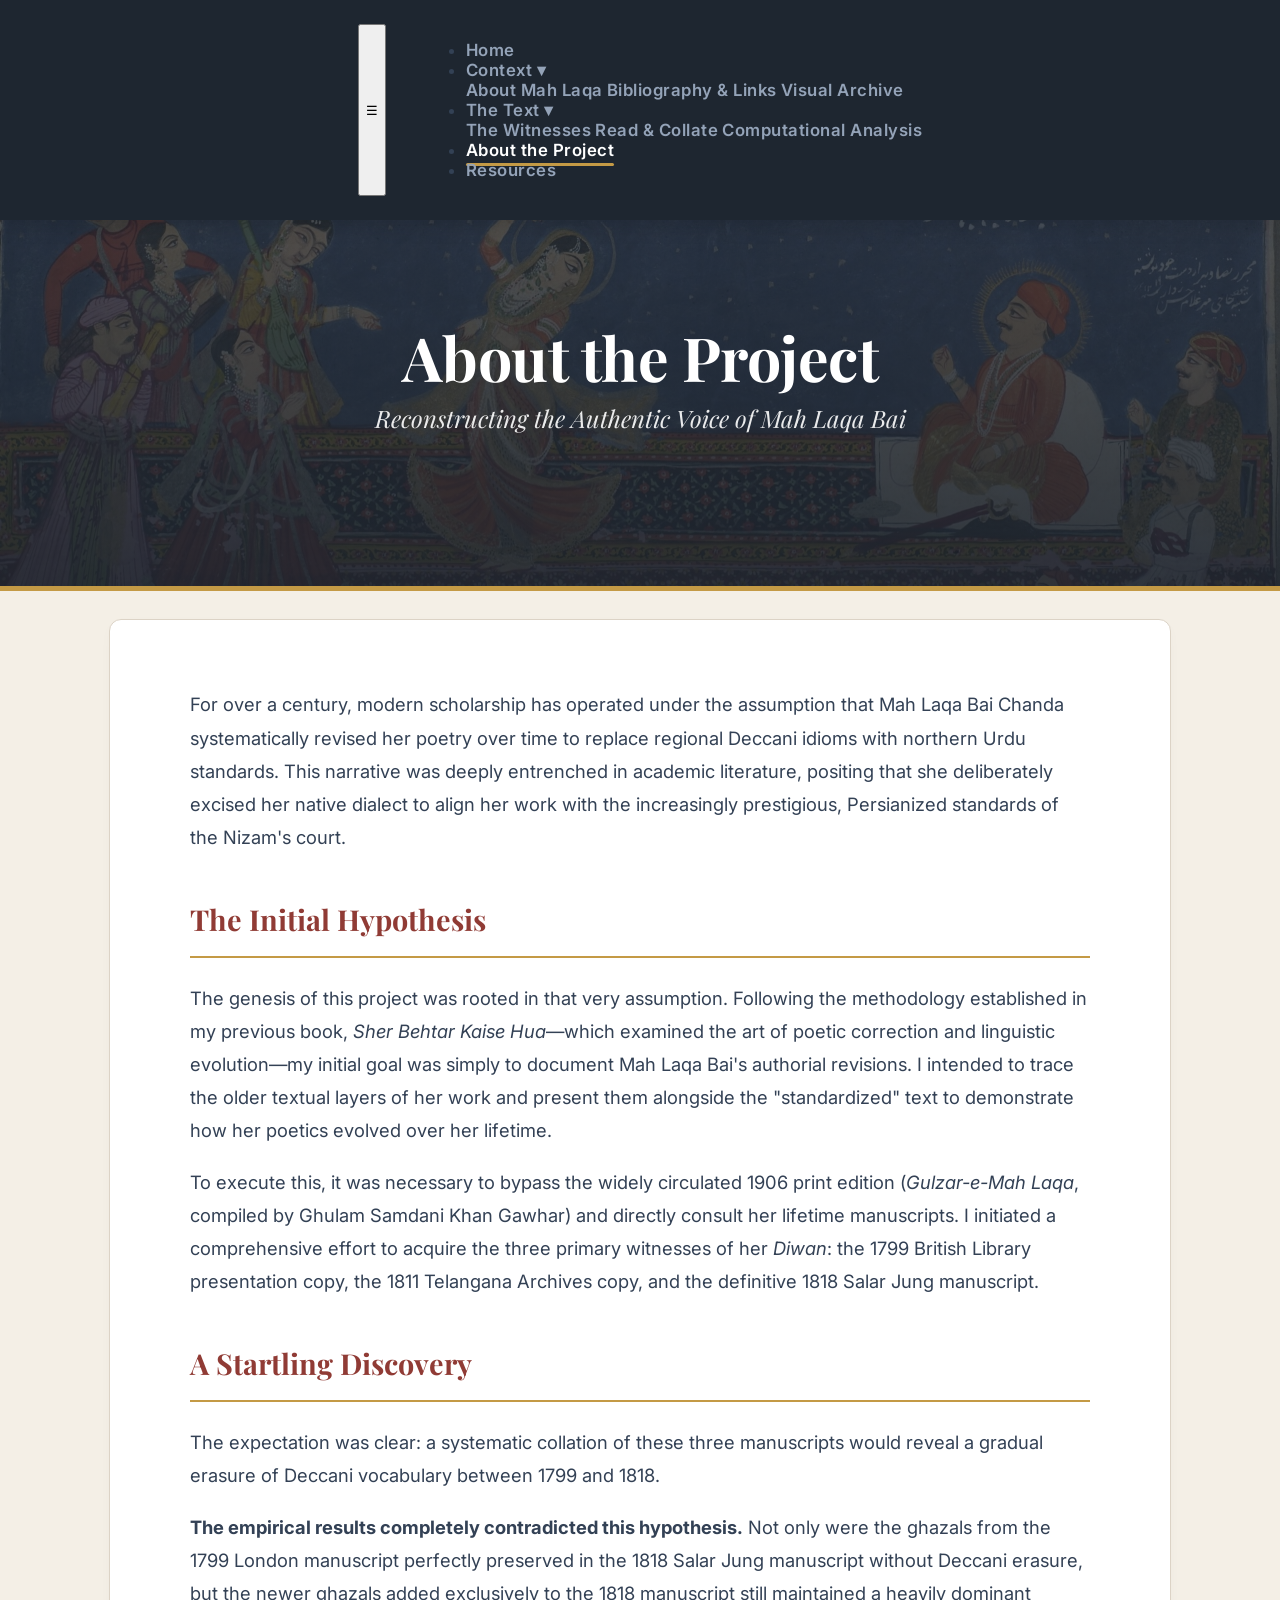
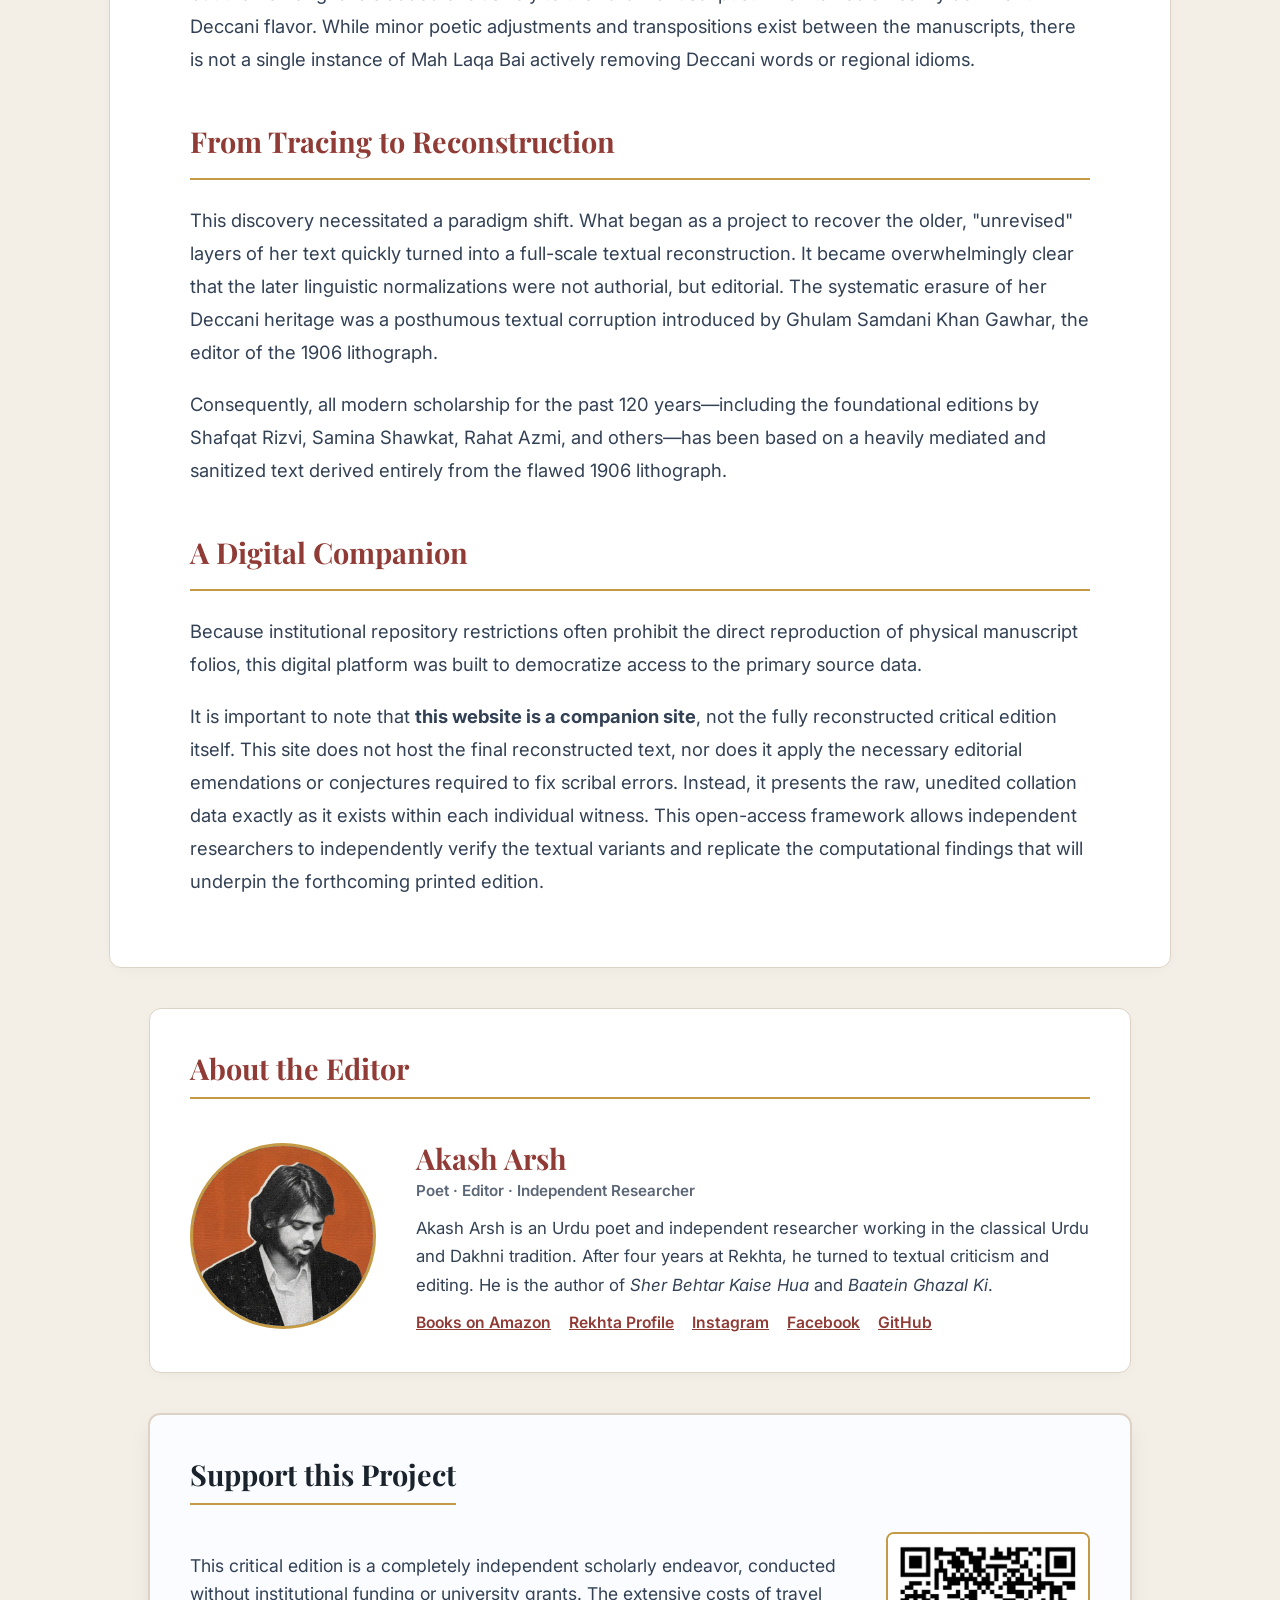
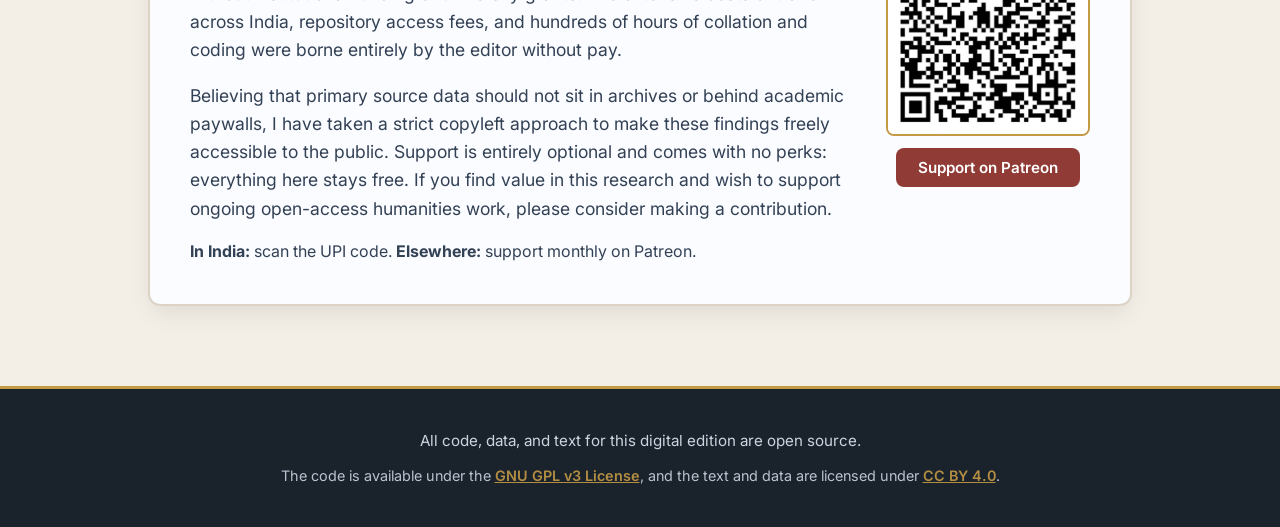
==== commit eb44a9a8: "Add meta tags and improve SEO for multiple HTML pages; update sitemap and robots.txt" ====
--- a/about-project.html
+++ b/about-project.html
@@ -4,6 +4,38 @@
     <meta charset="UTF-8">
     <meta name="viewport" content="width=device-width, initial-scale=1.0">
     <title>About the Project - A Critical Edition</title>
+    <meta name="description" content="Learn how this digital critical edition reconstructs the Diwan of Mah Laqa Bai Chanda through manuscript collation, editorial method, and scholarly annotation.">
+    <meta name="keywords" content="Mah Laqa Bai Chanda, critical edition, manuscript collation, Urdu poetry, Diwan, editorial method, digital humanities">
+    <meta name="robots" content="index,follow,max-image-preview:large">
+    <meta name="theme-color" content="#903b35">
+    <meta property="og:type" content="website">
+    <meta property="og:site_name" content="Mah Laqa Bai Chanda Critical Edition">
+    <meta property="og:title" content="About the Project - A Critical Edition">
+    <meta property="og:description" content="Learn how this digital critical edition reconstructs the Diwan of Mah Laqa Bai Chanda through manuscript collation, editorial method, and scholarly annotation.">
+    <meta property="og:url" content="https://sudoarsh.github.io/mahlaqa/about-project.html">
+    <meta property="og:image" content="https://sudoarsh.github.io/mahlaqa/images/portrait.png">
+    <meta property="og:image:alt" content="Mah Laqa Bai Chanda critical edition archive">
+    <meta property="og:locale" content="en_US">
+    <meta name="twitter:card" content="summary_large_image">
+    <meta name="twitter:title" content="About the Project - A Critical Edition">
+    <meta name="twitter:description" content="Learn how this digital critical edition reconstructs the Diwan of Mah Laqa Bai Chanda through manuscript collation, editorial method, and scholarly annotation.">
+    <meta name="twitter:image" content="https://sudoarsh.github.io/mahlaqa/images/portrait.png">
+    <link rel="canonical" href="https://sudoarsh.github.io/mahlaqa/about-project.html">
+    <link rel="icon" type="image/png" href="images/portrait.png">
+    <script type="application/ld+json">
+    {
+      "@context": "https://schema.org",
+      "@type": "WebPage",
+      "name": "About the Project - A Critical Edition",
+      "description": "Learn how this digital critical edition reconstructs the Diwan of Mah Laqa Bai Chanda through manuscript collation, editorial method, and scholarly annotation.",
+      "url": "https://sudoarsh.github.io/mahlaqa/about-project.html",
+      "isPartOf": {
+        "@type": "WebSite",
+        "name": "Mah Laqa Bai Chanda Critical Edition",
+        "url": "https://sudoarsh.github.io/mahlaqa/"
+      }
+    }
+    </script>
     <link rel="preconnect" href="https://fonts.googleapis.com">
     <link rel="preconnect" href="https://fonts.gstatic.com" crossorigin>
     <link href="https://fonts.googleapis.com/css2?family=Inter:wght@400;600;700&family=Playfair+Display:wght@600;700&family=Noto+Nastaliq+Urdu:wght@400;700&display=swap" rel="stylesheet">
